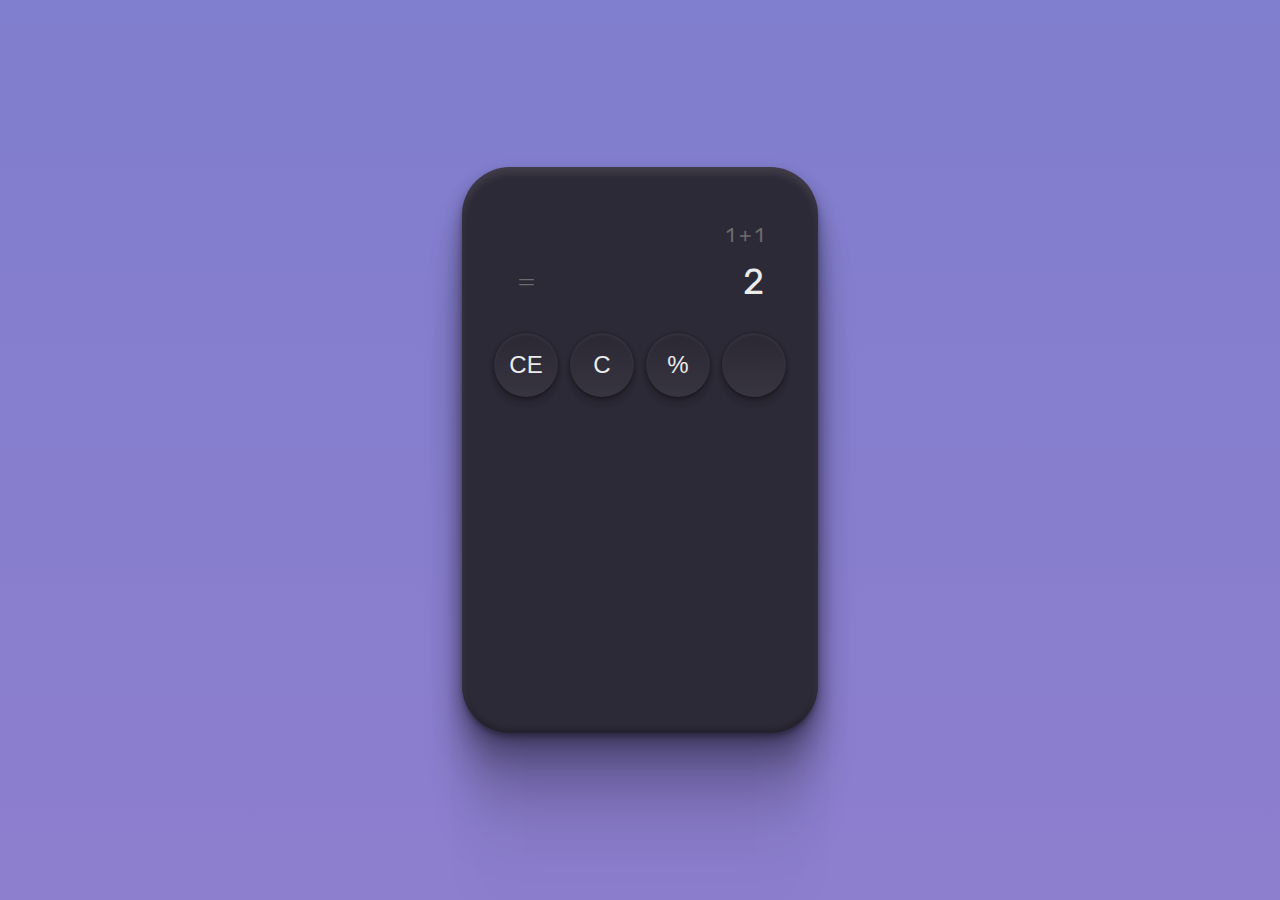
==== calculator/index.html @ 2db4993c "new project/calculator" ====
<!DOCTYPE html>
<html lang="en">
<head>
    <meta charset="UTF-8">
    <meta http-equiv="X-UA-Compatible" content="IE=edge">
    <meta name="viewport" content="width=device-width, initial-scale=1.0">

    <link rel="preconnect" href="https://fonts.googleapis.com">
    
    <link rel="preconnect" href="https://fonts.gstatic.com" crossorigin>
    <link href="https://fonts.googleapis.com/css2?family=Rubik&display=swap" rel="stylesheet">

    <link rel="stylesheet" href="./style.css">

    <title>Calculadora</title>
</head>
<body>
    <div class="calculator">
        <div class="display">
            <div class="last-calc">1 + 1</div>
            <div class="result">
                <img src="./assets/equals.svg" alt="sinal de igual">
                <span>2</span>
            </div>
        </div>
        <div class="keyboard">
            <button class="secondary">CE</button>
            <button class="tertiary">C</button>
            <button>%</button>
            <button></button>
        </div>
    </div>
</body>
</html>
---- calculator/style.css ----
* {
    margin: 0;
    padding: 0;
    box-sizing: border-box;
    -webkit-font-smoothing: subpixel-antialiased;
    -moz-osx-font-smoothing: grayscale;
}

body {
    height: 100vh;
    width: 100vw;
    background: linear-gradient(180deg, #807ece 0%, #8e7ece 100%);

    display: grid;
    place-content: center;
}

body {
    font-family: 'Rubik';
    letter-spacing: -0.02em;
}

.calculator {

    width: 356px;
    height: 566px;

    background: #2D2A37;
    box-shadow: 0px 4px 4px rgba(0, 0, 0, 0.25), 
                0px 188px 52px rgba(0, 0, 0, 0.01), 
                0px 120px 48px rgba(0, 0, 0, 0.04), 
                0px 68px 41px rgba(0, 0, 0, 0.15), 
                0px 30px 30px rgba(0, 0, 0, 0.26), 
                0px 8px 17px rgba(0, 0, 0, 0.29), 
                inset 0px 6px 8px rgba(255, 255, 255, 0.1), 
                inset 0px -4px 5px rgba(0, 0, 0, 0.22);
    border-radius: 48px;
}

.display {
    margin-top: 54px;
    padding-inline: 54px;
}

.last-calc {
    text-align: right;
    font-size: 20px;
    line-height: 140%;
    color: #6b6b6b
}

.result {
    margin-top: 8px;
    display: flex;
    justify-content: space-between;
}

.result span {
    font-size: 36px;
    line-height: 140%;
    color: #ebebeb
}

.keyboard {
    margin-top: 26px;
    margin-inline: 32px;

    display: grid;
    grid-template-columns: repeat(4, 1fr);
    gap: 12px;
}

.keyboard button {
    border: 0;
    width: 64px;
    height: 64px;

    background: linear-gradient(
        180deg, 
        rgba(0, 0, 0, 0.05) 0%, 
        rgba(255, 255, 255, 0.05) 100%), #2D2A37;
    box-shadow: 0px 11px 7px rgba(0, 0, 0, 0.01), 
                0px 7px 7px rgba(0, 0, 0, 0.04), 
                0px 4px 6px rgba(0, 0, 0, 0.1), 
                0px 2px 4px rgba(0, 0, 0, 0.26), 
                0px 0px 2px rgba(0, 0, 0, 0.29), 
                inset 0px 2px 3px rgba(255, 255, 255, 0.06);
    border-radius: 999px;

    font-size: 24px;
    line-height: 28px;
    color: #ebebeb;
}

.secondary {
    color: #975dfa;
}

.terciary {
    background: linear-gradient(
        180deg, rgba(0, 0, 0, 0.05) 0.01%, 
        rgba(255, 255, 255, 0.05) 100%), #462878;
    box-shadow: 0px 11px 7px rgba(0, 0, 0, 0.01), 
                0px 7px 7px rgba(0, 0, 0, 0.04), 
                0px 4px 6px rgba(0, 0, 0, 0.1), 
                0px 2px 4px rgba(0, 0, 0, 0.26), 
                0px 0px 2px rgba(0, 0, 0, 0.29), 
                inset 0px 2px 3px rgba(255, 255, 255, 0.1);
}

.quartiary {
    background: linear-gradient(
        180deg, rgba(0, 0, 0, 0.15) 0%, 
        rgba(255, 255, 255, 0.05) 100%), #7F45E2;
    box-shadow: 0px 11px 7px rgba(0, 0, 0, 0.01), 
                0px 7px 7px rgba(0, 0, 0, 0.04), 
                0px 4px 6px rgba(0, 0, 0, 0.1), 
                0px 2px 4px rgba(0, 0, 0, 0.26), 
                0px 0px 2px rgba(0, 0, 0, 0.29), 
                inset 0px 2px 3px rgba(255, 255, 255, 0.1);
}
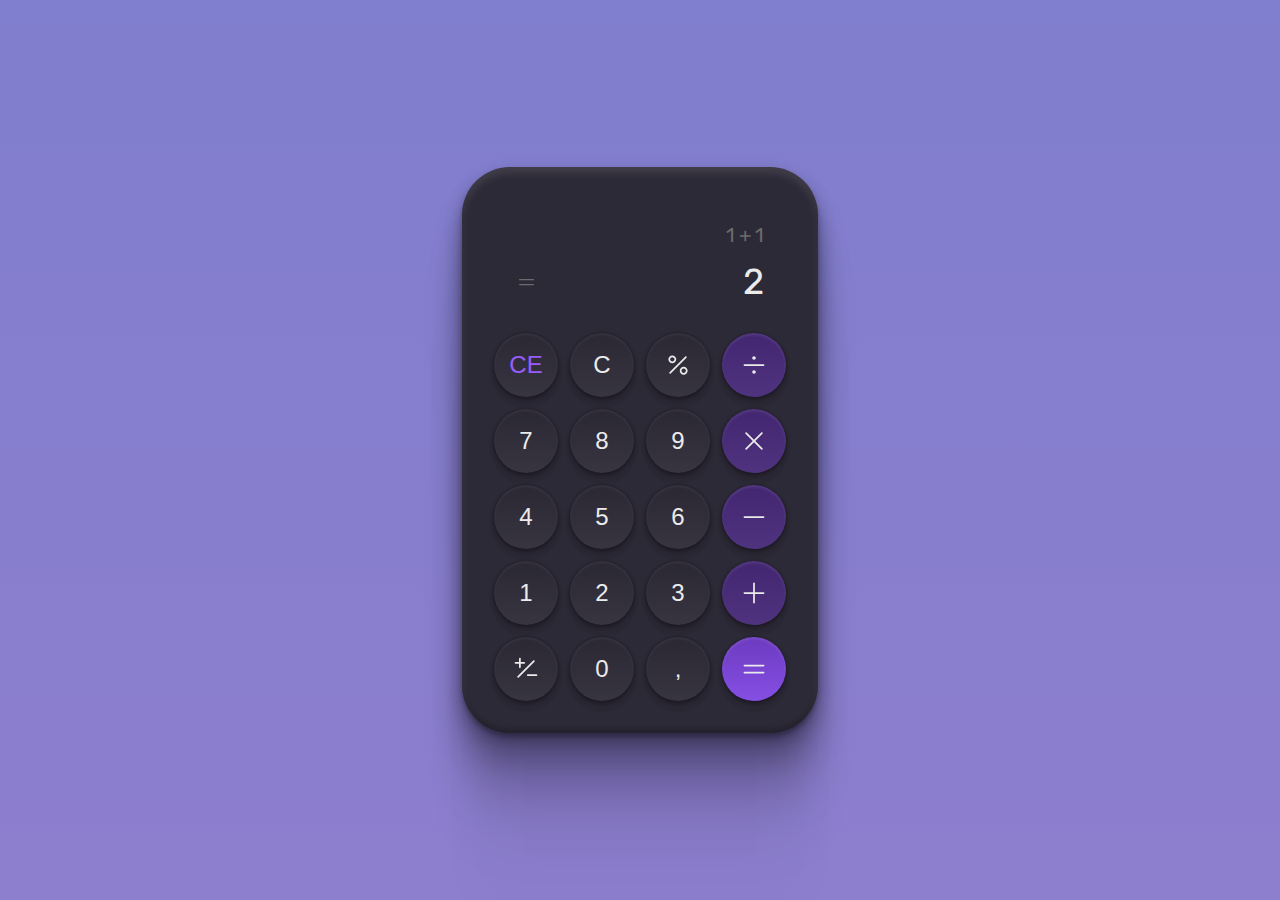
==== commit 72c89d4b: "adding styles" ====
--- a/calculator/index.html
+++ b/calculator/index.html
@@ -25,9 +25,39 @@
         </div>
         <div class="keyboard">
             <button class="secondary">CE</button>
-            <button class="tertiary">C</button>
-            <button>%</button>
-            <button></button>
+            <button>C</button>
+            <button>
+                <img src="./assets/percent.svg" alt="">
+            </button>
+            <button class="terciary">
+                <img src="./assets/divide.svg" alt="sinal de divisão">
+            </button>
+            <button>7</button>
+            <button>8</button>
+            <button>9</button>
+            <button class="terciary">
+                <img src="./assets/multiple.svg" alt="sinal de multiplicação">
+            </button>
+            <button>4</button>
+            <button>5</button>
+            <button>6</button>
+            <button class="terciary">
+                <img src="./assets/minus.svg" alt="sinal de subtração">
+            </button>
+            <button>1</button>
+            <button>2</button>
+            <button>3</button>
+            <button class="terciary">
+                <img src="./assets/plus.svg" alt="sinal de adição">
+            </button>
+            <button>
+                <img src="./assets/plusMinus.svg" alt="sinal de adição e subtração">
+            </button>
+            <button>0</button>
+            <button>,</button>
+            <button class="quartiary">
+                <img src="./assets/result.svg" alt="sinal de igual">
+            </button>
         </div>
     </div>
 </body>
--- a/calculator/style.css
+++ b/calculator/style.css
@@ -70,10 +70,14 @@
     gap: 12px;
 }
 
-.keyboard button {
+button {
     border: 0;
     width: 64px;
     height: 64px;
+
+    display: flex;
+    align-items: center;
+    justify-content: center;
 
     background: linear-gradient(
         180deg, 
@@ -109,6 +113,7 @@
 }
 
 .quartiary {
+    color: #ebebeb;
     background: linear-gradient(
         180deg, rgba(0, 0, 0, 0.15) 0%, 
         rgba(255, 255, 255, 0.05) 100%), #7F45E2;
